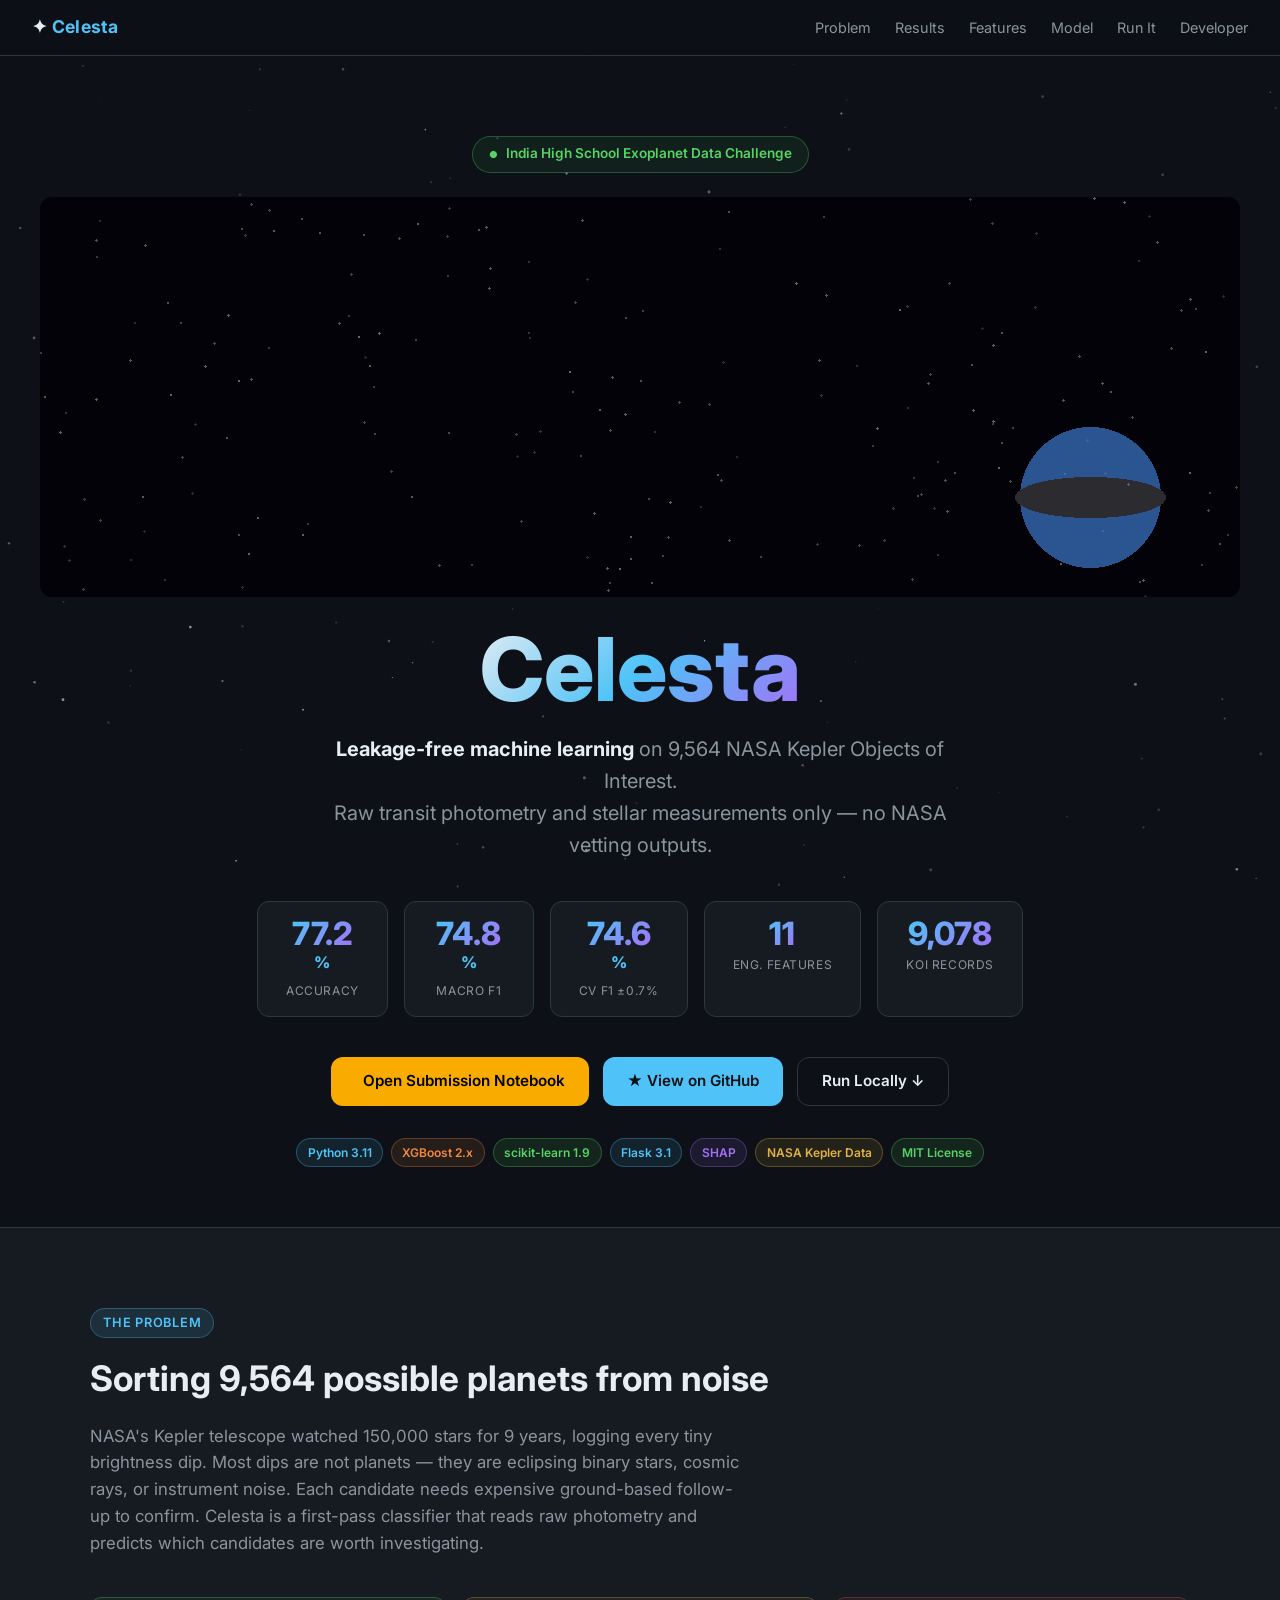
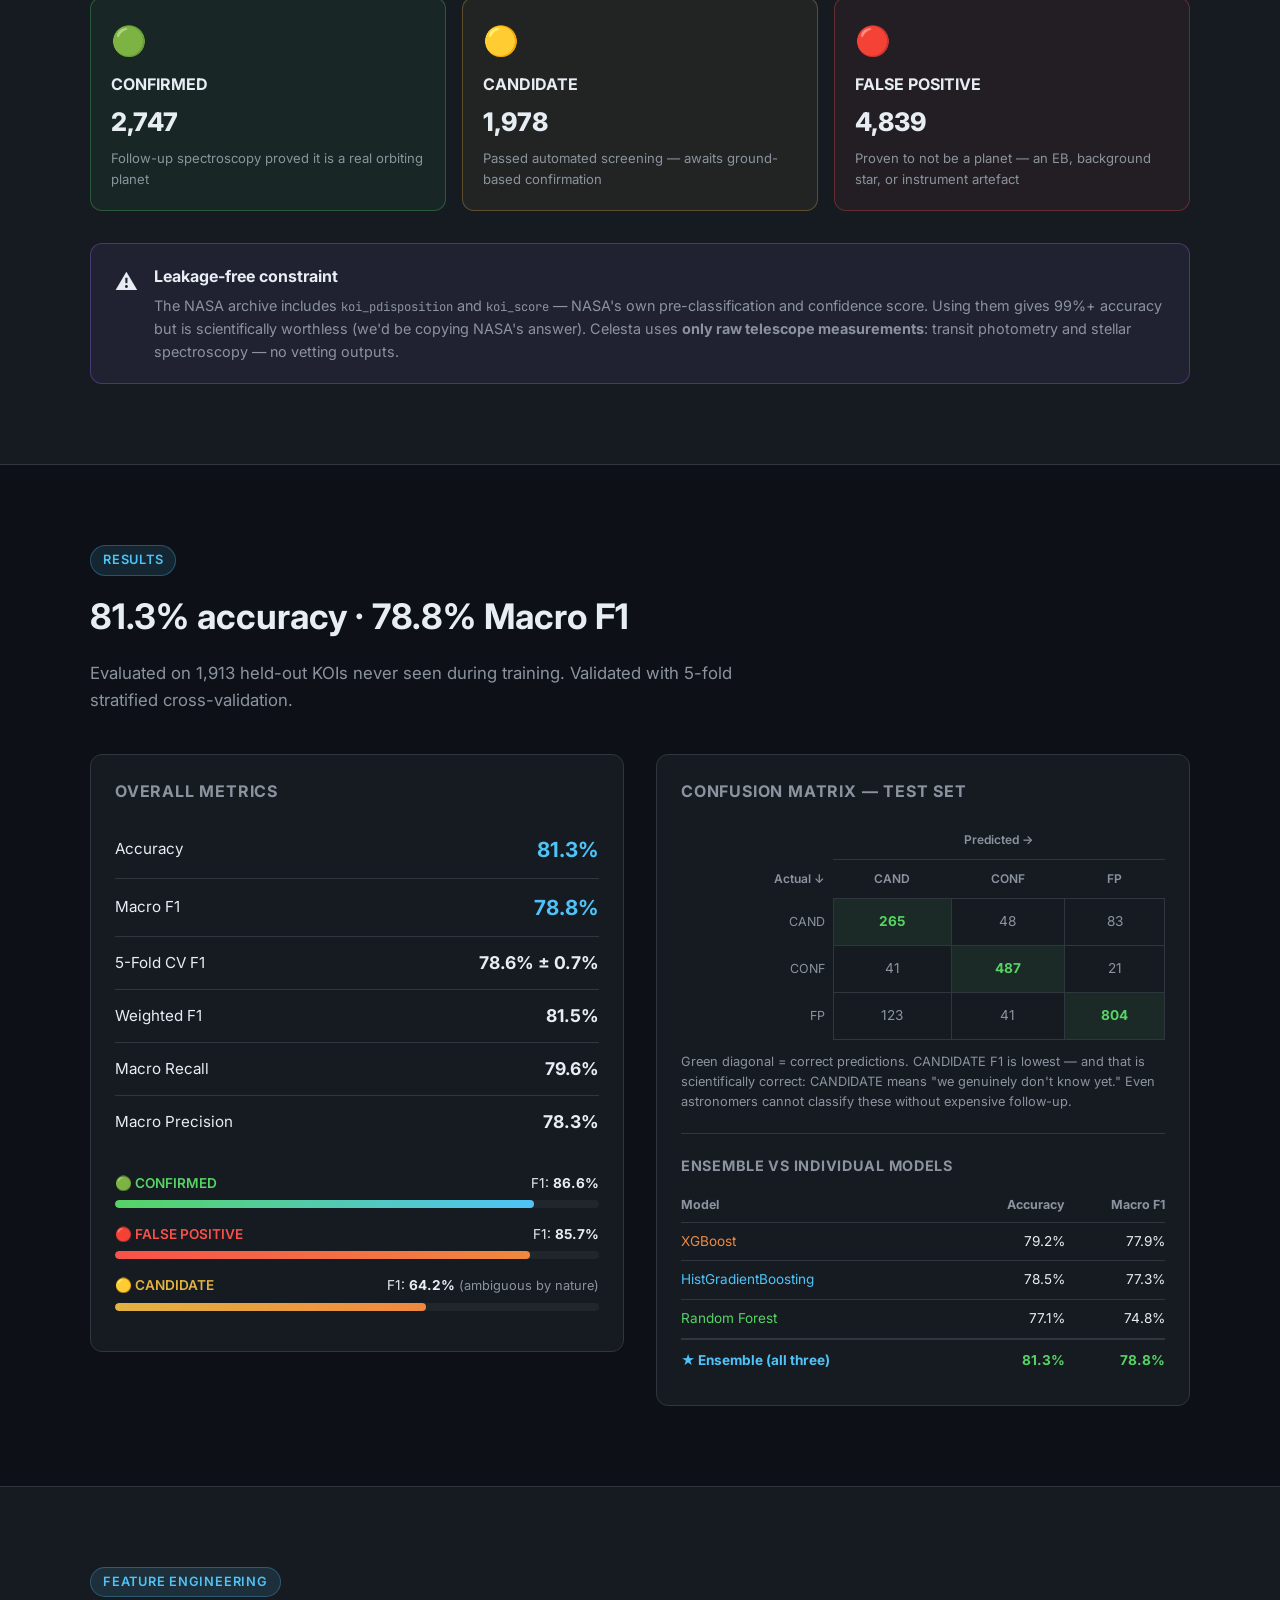
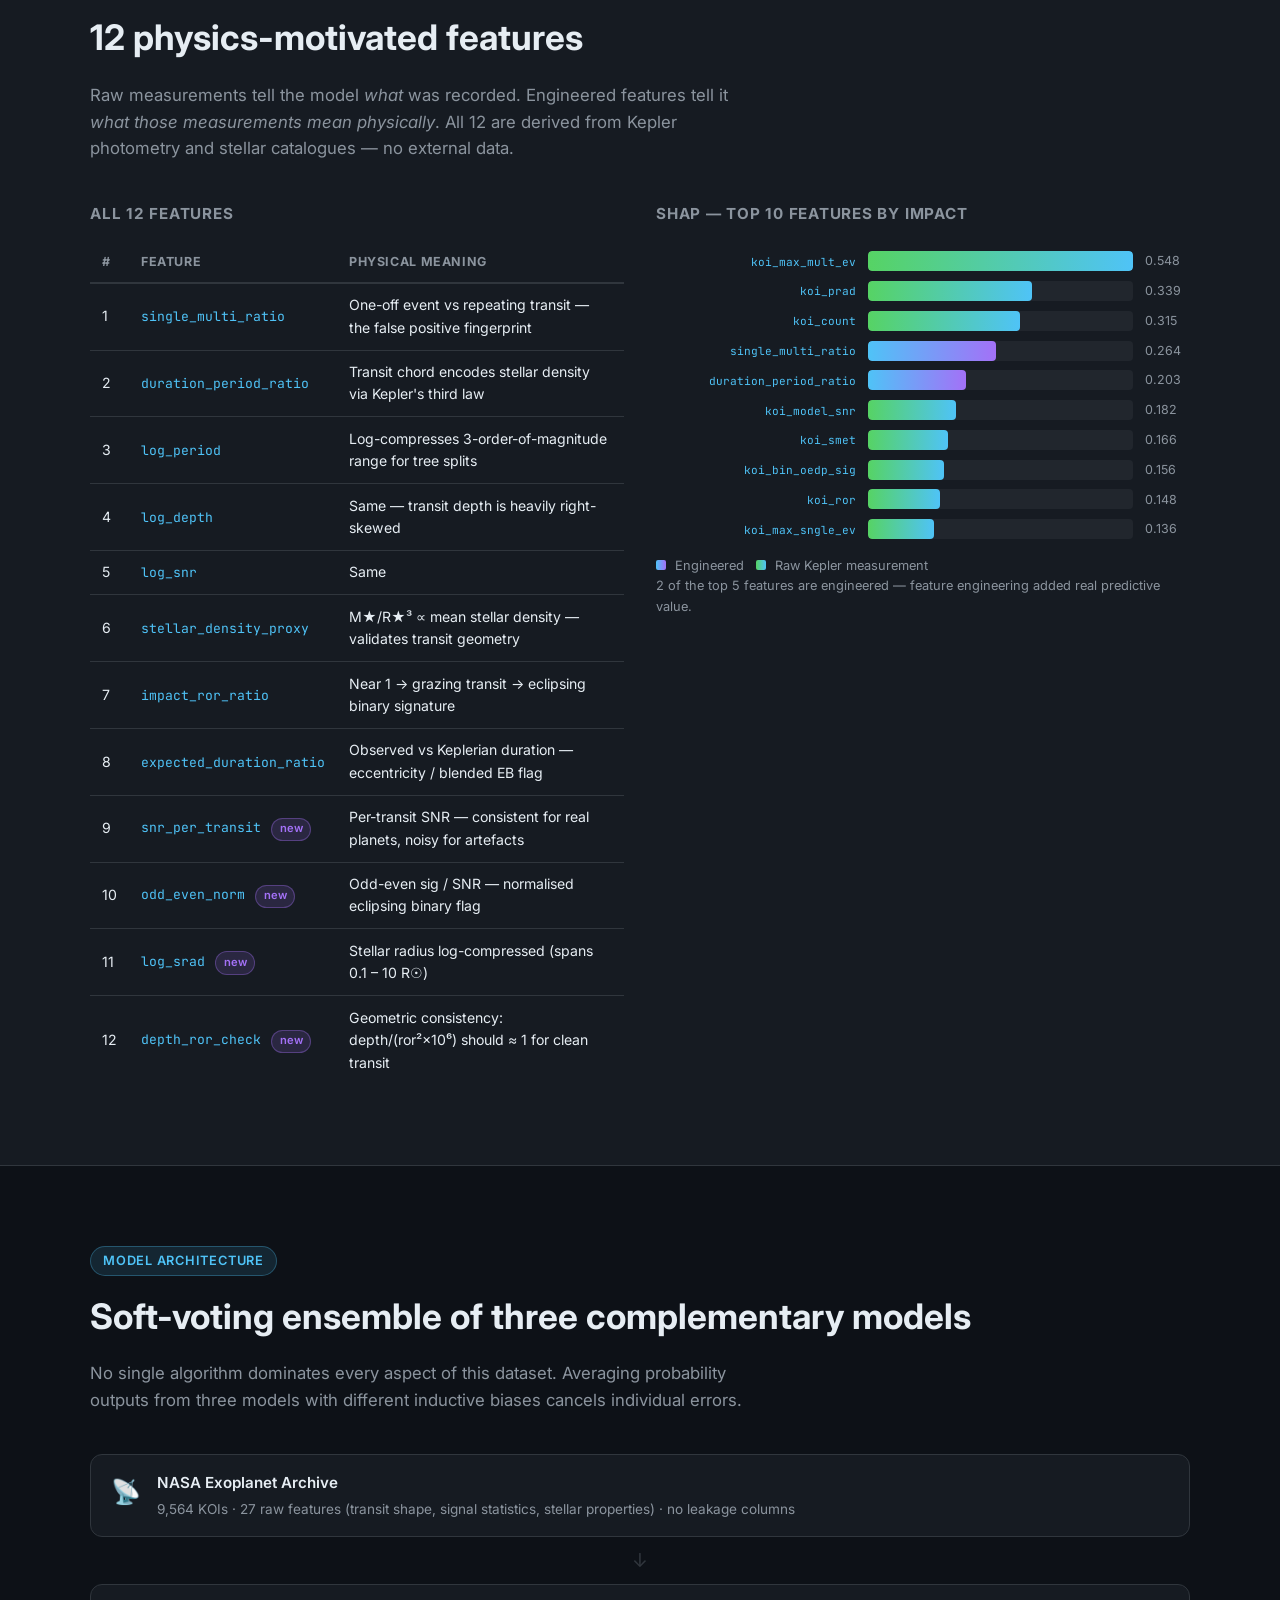
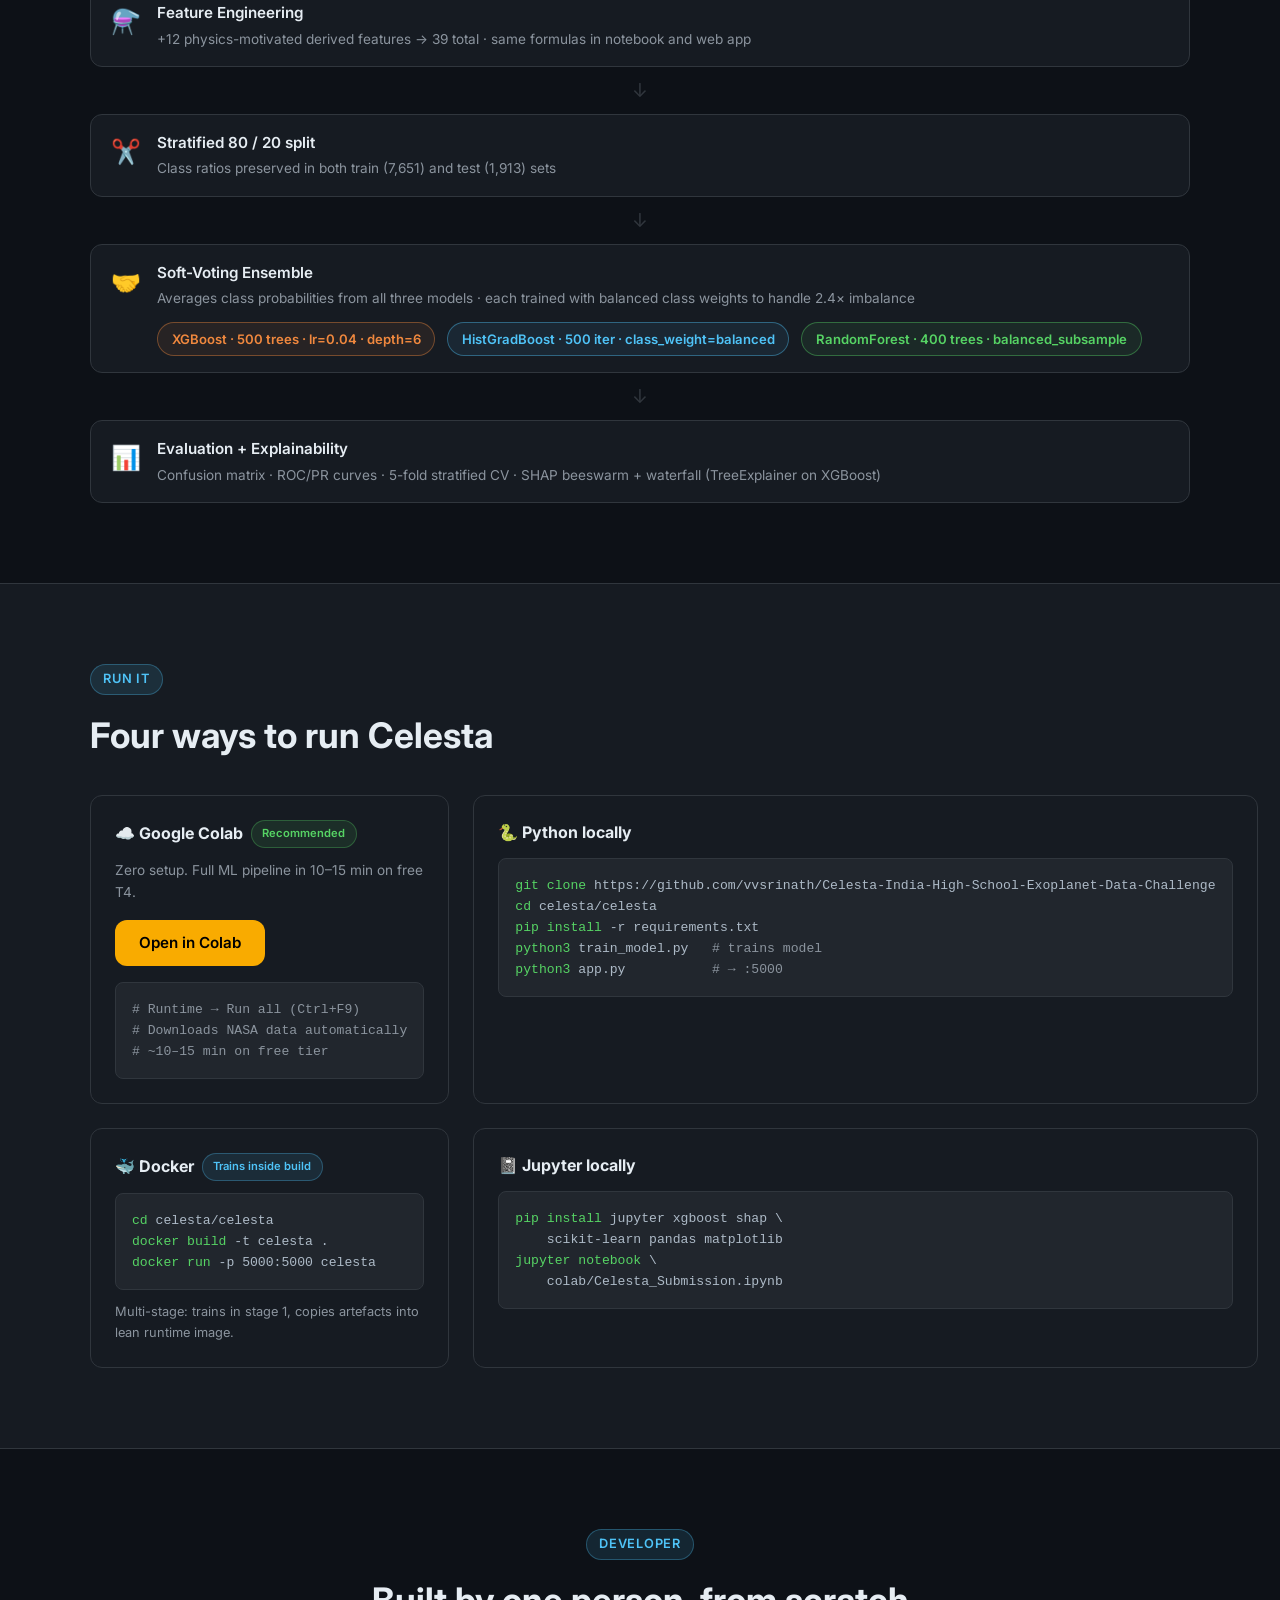
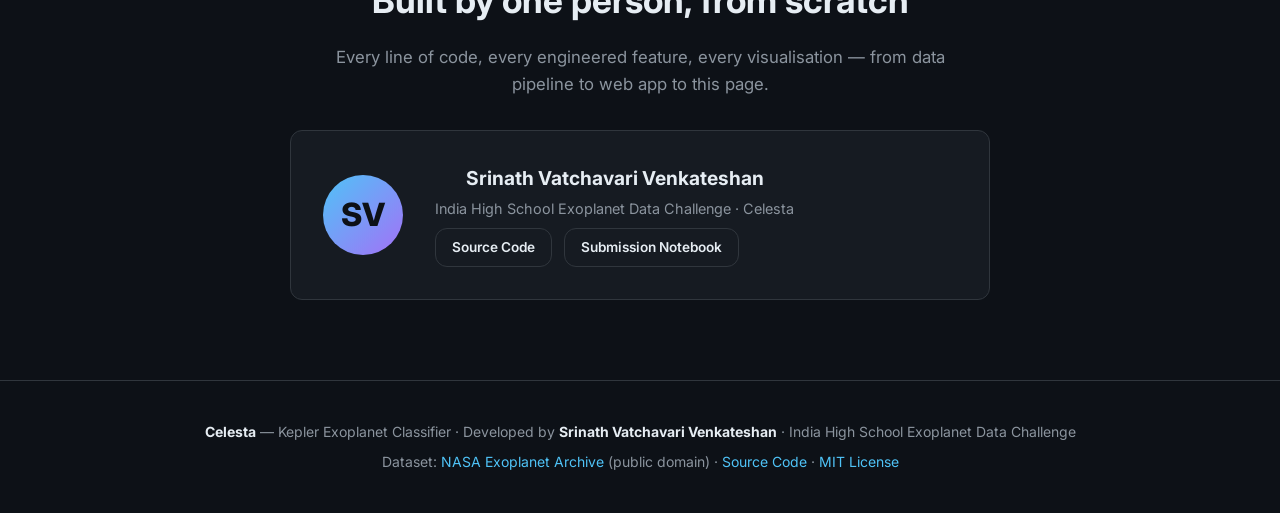
==== docs/index.html @ e9173197 "Remove all Replit evidence, update README/Dockerfile, add title image to site, update GitHub links t" ====
<!DOCTYPE html>
<html lang="en">
<head>
  <meta charset="UTF-8"/>
  <meta name="viewport" content="width=device-width, initial-scale=1.0"/>
  <title>Celesta — Kepler Exoplanet Classifier</title>
  <meta name="description" content="Leakage-free machine learning on NASA Kepler data. 81.3% accuracy, 78.8% Macro F1, 12 engineered features. Developed by Srinath Vatchavari Venkateshan."/>
  <meta name="author" content="Srinath Vatchavari Venkateshan"/>
  <meta property="og:title" content="Celesta — Kepler Exoplanet Classifier"/>
  <meta property="og:description" content="Leakage-free ML on NASA Kepler data. 81.3% accuracy · 78.8% Macro F1 · India High School Exoplanet Data Challenge"/>
  <meta property="og:type" content="website"/>

  <!-- Fonts -->
  <link rel="preconnect" href="https://fonts.googleapis.com"/>
  <link href="https://fonts.googleapis.com/css2?family=Inter:wght@300;400;500;600;700;800&family=JetBrains+Mono:wght@400;500&display=swap" rel="stylesheet"/>

  <style>
    /* ── Reset & base ─────────────────────────────────────────────────────── */
    *, *::before, *::after { box-sizing: border-box; margin: 0; padding: 0; }
    :root {
      --bg:        #0d1117;
      --bg2:       #161b22;
      --bg3:       #21262d;
      --border:    #30363d;
      --text:      #e6edf3;
      --muted:     #8b949e;
      --blue:      #4fc3f7;
      --green:     #56d364;
      --red:       #f85149;
      --yellow:    #e3b341;
      --purple:    #a371f7;
      --orange:    #f0883e;
      --radius:    12px;
      --shadow:    0 8px 32px rgba(0,0,0,.5);
    }
    html { scroll-behavior: smooth; }
    body {
      background: var(--bg);
      color: var(--text);
      font-family: 'Inter', sans-serif;
      line-height: 1.6;
      overflow-x: hidden;
    }
    a { color: var(--blue); text-decoration: none; }
    a:hover { text-decoration: underline; }
    code, .mono { font-family: 'JetBrains Mono', monospace; font-size: .85em; }

    /* ── Starfield canvas ─────────────────────────────────────────────────── */
    #starfield {
      position: fixed; inset: 0; z-index: 0;
      pointer-events: none;
    }

    /* ── Nav ──────────────────────────────────────────────────────────────── */
    nav {
      position: sticky; top: 0; z-index: 100;
      display: flex; align-items: center; justify-content: space-between;
      padding: 0 2rem; height: 56px;
      background: rgba(13,17,23,.85);
      backdrop-filter: blur(12px);
      border-bottom: 1px solid var(--border);
    }
    .nav-logo { font-weight: 700; font-size: 1.1rem; letter-spacing: .02em; }
    .nav-logo span { color: var(--blue); }
    .nav-links { display: flex; gap: 1.5rem; }
    .nav-links a { color: var(--muted); font-size: .9rem; transition: color .2s; }
    .nav-links a:hover { color: var(--text); text-decoration: none; }

    /* ── Layout helpers ───────────────────────────────────────────────────── */
    section { position: relative; z-index: 1; padding: 80px 2rem; }
    .container { max-width: 1100px; margin: 0 auto; }
    .section-label {
      display: inline-block; margin-bottom: .75rem;
      padding: .25rem .75rem; border-radius: 999px;
      background: rgba(79,195,247,.12); border: 1px solid rgba(79,195,247,.3);
      color: var(--blue); font-size: .8rem; font-weight: 600; letter-spacing: .06em;
      text-transform: uppercase;
    }
    h2 { font-size: clamp(1.6rem, 3vw, 2.2rem); font-weight: 700; margin-bottom: 1rem; }
    .subtitle { color: var(--muted); font-size: 1.05rem; max-width: 660px; margin-bottom: 2.5rem; }
    .grid-2 { display: grid; grid-template-columns: 1fr 1fr; gap: 1.5rem; }
    .grid-3 { display: grid; grid-template-columns: repeat(3,1fr); gap: 1.5rem; }
    .card {
      background: var(--bg2); border: 1px solid var(--border);
      border-radius: var(--radius); padding: 1.5rem;
      transition: border-color .25s, transform .25s;
    }
    .card:hover { border-color: var(--blue); transform: translateY(-2px); }

    /* ── Hero ─────────────────────────────────────────────────────────────── */
    .hero {
      min-height: 92vh;
      display: flex; flex-direction: column; align-items: center; justify-content: center;
      text-align: center; padding: 80px 2rem 60px;
    }
    .hero-badge {
      display: inline-flex; align-items: center; gap: .5rem;
      padding: .4rem 1rem; border-radius: 999px; margin-bottom: 1.5rem;
      background: rgba(86,211,100,.08); border: 1px solid rgba(86,211,100,.3);
      color: var(--green); font-size: .85rem; font-weight: 600;
    }
    .hero-badge::before { content:'●'; font-size:.6rem; animation: pulse 2s infinite; }
    @keyframes pulse { 0%,100%{opacity:1} 50%{opacity:.3} }
    .hero h1 {
      font-size: clamp(2.8rem, 7vw, 5.5rem);
      font-weight: 800; line-height: 1.1; margin-bottom: 1rem;
      background: linear-gradient(135deg, #e6edf3 0%, #4fc3f7 50%, #a371f7 100%);
      -webkit-background-clip: text; -webkit-text-fill-color: transparent;
      background-clip: text;
    }
    .hero-tagline {
      font-size: clamp(1rem, 2.5vw, 1.25rem);
      color: var(--muted); max-width: 680px; margin: 0 auto 2.5rem;
    }
    .hero-tagline strong { color: var(--text); }

    /* Stats row */
    .stats-row {
      display: flex; flex-wrap: wrap; justify-content: center; gap: 1rem;
      margin-bottom: 2.5rem;
    }
    .stat-pill {
      display: flex; flex-direction: column; align-items: center;
      padding: 1rem 1.75rem;
      background: var(--bg2); border: 1px solid var(--border);
      border-radius: var(--radius);
      min-width: 130px;
    }
    .stat-val {
      font-size: 2rem; font-weight: 800; line-height: 1;
      background: linear-gradient(135deg, var(--blue), var(--purple));
      -webkit-background-clip: text; -webkit-text-fill-color: transparent;
      background-clip: text;
    }
    .stat-lbl { font-size: .75rem; color: var(--muted); margin-top: .3rem; text-transform: uppercase; letter-spacing: .05em; }

    /* CTA buttons */
    .cta-row { display: flex; flex-wrap: wrap; justify-content: center; gap: .875rem; margin-bottom: 2rem; }
    .btn {
      display: inline-flex; align-items: center; gap: .5rem;
      padding: .7rem 1.5rem; border-radius: var(--radius);
      font-weight: 600; font-size: .95rem; cursor: pointer;
      transition: opacity .2s, transform .15s;
      border: none;
    }
    .btn:hover { opacity: .88; transform: translateY(-1px); text-decoration: none; }
    .btn-primary { background: var(--blue); color: #0d1117; }
    .btn-outline { background: transparent; color: var(--text); border: 1px solid var(--border); }
    .btn-outline:hover { border-color: var(--blue); }
    .btn-colab { background: #f9ab00; color: #000; }
    .btn img { height: 18px; }

    /* Badge strip */
    .badge-strip { display: flex; flex-wrap: wrap; justify-content: center; gap: .5rem; }
    .badge {
      padding: .25rem .65rem; border-radius: 999px; font-size: .75rem; font-weight: 600;
      border: 1px solid; display: inline-block;
    }
    .badge-blue   { background: rgba(79,195,247,.1);  border-color: rgba(79,195,247,.3);  color: var(--blue); }
    .badge-green  { background: rgba(86,211,100,.1);  border-color: rgba(86,211,100,.3);  color: var(--green); }
    .badge-yellow { background: rgba(227,179,65,.1);  border-color: rgba(227,179,65,.3);  color: var(--yellow); }
    .badge-purple { background: rgba(163,113,247,.1); border-color: rgba(163,113,247,.3); color: var(--purple); }
    .badge-orange { background: rgba(240,136,62,.1);  border-color: rgba(240,136,62,.3);  color: var(--orange); }

    /* ── Problem section ──────────────────────────────────────────────────── */
    .problem-grid { display: grid; grid-template-columns: 1fr 1fr 1fr; gap: 1rem; margin-top: 2rem; }
    .class-card { border-radius: var(--radius); padding: 1.25rem; border: 1px solid; }
    .class-confirmed { background: rgba(86,211,100,.06); border-color: rgba(86,211,100,.3); }
    .class-candidate { background: rgba(227,179,65,.06); border-color: rgba(227,179,65,.3); }
    .class-fp        { background: rgba(248,81,73,.06);  border-color: rgba(248,81,73,.3);  }
    .class-icon { font-size: 1.8rem; margin-bottom: .5rem; }
    .class-name { font-weight: 700; font-size: 1rem; margin-bottom: .25rem; }
    .class-count { font-size: 1.6rem; font-weight: 800; }
    .class-desc { font-size: .82rem; color: var(--muted); margin-top: .35rem; }

    /* ── Results section ──────────────────────────────────────────────────── */
    .results-split { display: grid; grid-template-columns: 1fr 1fr; gap: 2rem; align-items: start; }
    .metric-list { list-style: none; }
    .metric-list li {
      display: flex; justify-content: space-between; align-items: center;
      padding: .75rem 0; border-bottom: 1px solid var(--border);
      font-size: .95rem;
    }
    .metric-list li:last-child { border-bottom: none; }
    .metric-val { font-weight: 700; font-size: 1.1rem; }
    .metric-val.highlight { color: var(--blue); font-size: 1.3rem; }

    /* per-class bars */
    .per-class { margin-top: 1.5rem; }
    .class-row { margin-bottom: 1rem; }
    .class-row-header { display: flex; justify-content: space-between; font-size: .85rem; margin-bottom: .35rem; }
    .class-row-header .cls-name { font-weight: 600; }
    .bar-track { height: 8px; border-radius: 4px; background: var(--bg3); overflow: hidden; }
    .bar-fill  { height: 100%; border-radius: 4px; transition: width 1.2s cubic-bezier(.4,0,.2,1); }
    .bar-fill.confirmed { background: linear-gradient(90deg,#56d364,#4fc3f7); }
    .bar-fill.candidate { background: linear-gradient(90deg,#e3b341,#f0883e); }
    .bar-fill.fp        { background: linear-gradient(90deg,#f85149,#f0883e); }

    /* Confusion matrix */
    .cm-wrap { overflow-x: auto; }
    table.cm {
      border-collapse: collapse; width: 100%;
      font-size: .85rem; text-align: center;
    }
    table.cm th {
      padding: .6rem .5rem; font-weight: 600;
      color: var(--muted); font-size: .75rem;
      border-bottom: 1px solid var(--border);
    }
    table.cm td {
      padding: .75rem .5rem;
      border: 1px solid var(--border);
    }
    .cm-diag { font-weight: 700; color: var(--green); background: rgba(86,211,100,.08); }
    .cm-off  { color: var(--muted); }
    .cm-head { color: var(--muted); font-size: .75rem; font-weight: 600; }

    /* ── Feature engineering ─────────────────────────────────────────────── */
    .feat-table { width: 100%; border-collapse: collapse; font-size: .88rem; }
    .feat-table th {
      text-align: left; padding: .6rem .75rem;
      border-bottom: 2px solid var(--border);
      color: var(--muted); font-size: .78rem; text-transform: uppercase; letter-spacing: .05em;
    }
    .feat-table td { padding: .65rem .75rem; border-bottom: 1px solid var(--border); }
    .feat-table tr:last-child td { border-bottom: none; }
    .feat-table tr:hover td { background: rgba(79,195,247,.04); }
    .feat-name { font-family: 'JetBrains Mono', monospace; font-size: .82rem; color: var(--blue); }
    .new-badge {
      display: inline-block; padding: .1rem .45rem; border-radius: 999px;
      background: rgba(163,113,247,.15); border: 1px solid rgba(163,113,247,.35);
      color: var(--purple); font-size: .7rem; font-weight: 600; margin-left: .4rem;
    }

    /* SHAP bar chart */
    .shap-chart { margin-top: 1.5rem; }
    .shap-row { display: flex; align-items: center; gap: .75rem; margin-bottom: .55rem; }
    .shap-label { width: 200px; flex-shrink: 0; font-size: .82rem; text-align: right; }
    .shap-label .mono { color: var(--blue); }
    .shap-bar-track { flex: 1; height: 20px; background: var(--bg3); border-radius: 4px; overflow: hidden; }
    .shap-bar-fill { height: 100%; border-radius: 4px; display: flex; align-items: center; padding-left: .5rem; font-size: .72rem; font-weight: 600; color: #0d1117; white-space: nowrap; }
    .shap-val { width: 45px; flex-shrink: 0; font-size: .78rem; color: var(--muted); }
    .eng-fill { background: linear-gradient(90deg,#4fc3f7,#a371f7); }
    .raw-fill { background: linear-gradient(90deg,#56d364,#4fc3f7); }

    /* ── Architecture ─────────────────────────────────────────────────────── */
    .arch-flow { display: flex; flex-direction: column; gap: .5rem; margin-top: 1.5rem; }
    .arch-step {
      display: flex; align-items: flex-start; gap: 1rem;
      padding: 1rem 1.25rem;
      background: var(--bg2); border: 1px solid var(--border); border-radius: var(--radius);
    }
    .arch-icon { font-size: 1.5rem; flex-shrink: 0; margin-top: .1rem; }
    .arch-title { font-weight: 600; font-size: .95rem; margin-bottom: .2rem; }
    .arch-desc { font-size: .85rem; color: var(--muted); }
    .arch-arrow { text-align: center; color: var(--border); font-size: 1.2rem; }
    .model-pills { display: flex; gap: .75rem; flex-wrap: wrap; margin-top: .75rem; }
    .model-pill {
      padding: .35rem .85rem; border-radius: 999px; font-size: .82rem; font-weight: 600;
      border: 1px solid var(--border);
    }
    .pill-xgb  { border-color: rgba(240,136,62,.4); color: var(--orange); background: rgba(240,136,62,.08); }
    .pill-hgb  { border-color: rgba(79,195,247,.4);  color: var(--blue);   background: rgba(79,195,247,.08); }
    .pill-rf   { border-color: rgba(86,211,100,.4);  color: var(--green);  background: rgba(86,211,100,.08); }

    /* ── Leakage-free callout ─────────────────────────────────────────────── */
    .callout {
      display: flex; gap: 1rem; align-items: flex-start;
      padding: 1.25rem 1.5rem;
      background: rgba(163,113,247,.07); border: 1px solid rgba(163,113,247,.3);
      border-radius: var(--radius); margin-top: 2rem;
    }
    .callout-icon { font-size: 1.4rem; flex-shrink: 0; }
    .callout-title { font-weight: 700; margin-bottom: .25rem; }
    .callout-text { font-size: .9rem; color: var(--muted); }

    /* ── How to run ───────────────────────────────────────────────────────── */
    .run-grid { display: grid; grid-template-columns: 1fr 1fr; gap: 1.5rem; margin-top: 2rem; }
    .run-card { background: var(--bg2); border: 1px solid var(--border); border-radius: var(--radius); padding: 1.5rem; }
    .run-title { font-weight: 700; font-size: 1rem; margin-bottom: .75rem; display: flex; align-items: center; gap: .5rem; }
    pre {
      background: var(--bg3); border: 1px solid var(--border); border-radius: 8px;
      padding: 1rem; font-size: .82rem; overflow-x: auto; line-height: 1.6;
      color: #adbac7;
    }
    pre .cmd   { color: var(--green); }
    pre .cmt   { color: var(--muted); }

    /* ── Developer ────────────────────────────────────────────────────────── */
    .dev-card {
      display: flex; gap: 2rem; align-items: center;
      background: var(--bg2); border: 1px solid var(--border); border-radius: var(--radius);
      padding: 2rem; max-width: 700px; margin: 2rem auto 0;
    }
    .dev-avatar {
      width: 80px; height: 80px; border-radius: 50%; flex-shrink: 0;
      background: linear-gradient(135deg,#4fc3f7,#a371f7);
      display: flex; align-items: center; justify-content: center;
      font-size: 2rem; font-weight: 800; color: #0d1117;
    }
    .dev-name { font-size: 1.2rem; font-weight: 700; margin-bottom: .25rem; }
    .dev-role { color: var(--muted); font-size: .9rem; margin-bottom: .5rem; }
    .dev-links { display: flex; gap: .75rem; flex-wrap: wrap; }

    /* ── Footer ───────────────────────────────────────────────────────────── */
    footer {
      position: relative; z-index: 1;
      text-align: center; padding: 2.5rem 2rem;
      border-top: 1px solid var(--border); color: var(--muted); font-size: .875rem;
    }
    footer strong { color: var(--text); }

    /* ── Animations ───────────────────────────────────────────────────────── */
    .reveal { opacity: 0; transform: translateY(24px); transition: opacity .6s ease, transform .6s ease; }
    .reveal.visible { opacity: 1; transform: translateY(0); }
    .reveal-delay-1 { transition-delay: .1s; }
    .reveal-delay-2 { transition-delay: .2s; }
    .reveal-delay-3 { transition-delay: .3s; }

    /* ── Responsive ───────────────────────────────────────────────────────── */
    @media (max-width: 768px) {
      .grid-2, .grid-3, .results-split, .run-grid { grid-template-columns: 1fr; }
      .problem-grid { grid-template-columns: 1fr; }
      .nav-links { display: none; }
      .shap-label { width: 120px; font-size: .75rem; }
      .dev-card { flex-direction: column; text-align: center; }
    }
  </style>
</head>
<body>

<canvas id="starfield"></canvas>

<!-- ── Nav ───────────────────────────────────────────────────────────────── -->
<nav>
  <div class="nav-logo">✦ <span>Celesta</span></div>
  <div class="nav-links">
    <a href="#problem">Problem</a>
    <a href="#results">Results</a>
    <a href="#features">Features</a>
    <a href="#architecture">Model</a>
    <a href="#run">Run It</a>
    <a href="#developer">Developer</a>
  </div>
</nav>

<!-- ── Hero ──────────────────────────────────────────────────────────────── -->
<section class="hero">
  <div class="hero-badge">India High School Exoplanet Data Challenge</div>

  <img src="title_banner.png" alt="Celesta — Kepler Exoplanet Classifier" style="max-width:100%;height:auto;margin-bottom:1.5rem;border-radius:12px;" class="reveal" />

  <h1 class="reveal">Celesta</h1>

  <p class="hero-tagline reveal reveal-delay-1">
    <strong>Leakage-free machine learning</strong> on 9,564 NASA Kepler Objects of Interest.<br/>
    Raw transit photometry and stellar measurements only — no NASA vetting outputs.
  </p>

  <div class="stats-row reveal reveal-delay-2">
    <div class="stat-pill">
      <span class="stat-val" data-count="81.3">0</span><span style="color:var(--blue);font-weight:800">%</span>
      <span class="stat-lbl">Accuracy</span>
    </div>
    <div class="stat-pill">
      <span class="stat-val" data-count="78.8">0</span><span style="color:var(--blue);font-weight:800">%</span>
      <span class="stat-lbl">Macro F1</span>
    </div>
    <div class="stat-pill">
      <span class="stat-val" data-count="78.6">0</span><span style="color:var(--blue);font-weight:800">%</span>
      <span class="stat-lbl">CV F1 ±0.7%</span>
    </div>
    <div class="stat-pill">
      <span class="stat-val" data-count="12">0</span>
      <span class="stat-lbl">Eng. Features</span>
    </div>
    <div class="stat-pill">
      <span class="stat-val" data-count="9564">0</span>
      <span class="stat-lbl">KOI Records</span>
    </div>
  </div>

  <div class="cta-row reveal reveal-delay-3">
    <a class="btn btn-colab" href="https://colab.research.google.com/github/vvsrinath/Celesta-India-High-School-Exoplanet-Data-Challenge/blob/main/colab/Celesta_Submission.ipynb" target="_blank">
      <img src="https://colab.research.google.com/assets/colab-badge.svg" alt=""/> Open Submission Notebook
    </a>
    <a class="btn btn-primary" href="https://github.com/vvsrinath/Celesta-India-High-School-Exoplanet-Data-Challenge" target="_blank">
      ★ View on GitHub
    </a>
    <a class="btn btn-outline" href="#run">Run Locally ↓</a>
  </div>

  <div class="badge-strip reveal">
    <span class="badge badge-blue">Python 3.11</span>
    <span class="badge badge-orange">XGBoost 2.x</span>
    <span class="badge badge-green">scikit-learn 1.9</span>
    <span class="badge badge-blue">Flask 3.1</span>
    <span class="badge badge-purple">SHAP</span>
    <span class="badge badge-yellow">NASA Kepler Data</span>
    <span class="badge badge-green">MIT License</span>
  </div>
</section>

<!-- ── Problem ────────────────────────────────────────────────────────────── -->
<section id="problem" style="background:var(--bg2); border-top:1px solid var(--border); border-bottom:1px solid var(--border);">
  <div class="container">
    <span class="section-label reveal">The Problem</span>
    <h2 class="reveal">Sorting 9,564 possible planets from noise</h2>
    <p class="subtitle reveal">
      NASA's Kepler telescope watched 150,000 stars for 9 years, logging every tiny brightness dip.
      Most dips are not planets — they are eclipsing binary stars, cosmic rays, or instrument noise.
      Each candidate needs expensive ground-based follow-up to confirm. Celesta is a first-pass classifier
      that reads raw photometry and predicts which candidates are worth investigating.
    </p>

    <div class="problem-grid reveal">
      <div class="class-card class-confirmed">
        <div class="class-icon">🟢</div>
        <div class="class-name">CONFIRMED</div>
        <div class="class-count">2,747</div>
        <div class="class-desc">Follow-up spectroscopy proved it is a real orbiting planet</div>
      </div>
      <div class="class-card class-candidate">
        <div class="class-icon">🟡</div>
        <div class="class-name">CANDIDATE</div>
        <div class="class-count">1,978</div>
        <div class="class-desc">Passed automated screening — awaits ground-based confirmation</div>
      </div>
      <div class="class-card class-fp">
        <div class="class-icon">🔴</div>
        <div class="class-name">FALSE POSITIVE</div>
        <div class="class-count">4,839</div>
        <div class="class-desc">Proven to not be a planet — an EB, background star, or instrument artefact</div>
      </div>
    </div>

    <div class="callout reveal">
      <span class="callout-icon">⚠️</span>
      <div>
        <div class="callout-title">Leakage-free constraint</div>
        <div class="callout-text">
          The NASA archive includes <code>koi_pdisposition</code> and <code>koi_score</code> — NASA's own pre-classification and confidence score.
          Using them gives 99%+ accuracy but is scientifically worthless (we'd be copying NASA's answer).
          Celesta uses <strong>only raw telescope measurements</strong>: transit photometry and stellar spectroscopy — no vetting outputs.
        </div>
      </div>
    </div>
  </div>
</section>

<!-- ── Results ────────────────────────────────────────────────────────────── -->
<section id="results">
  <div class="container">
    <span class="section-label reveal">Results</span>
    <h2 class="reveal">81.3% accuracy · 78.8% Macro F1</h2>
    <p class="subtitle reveal">Evaluated on 1,913 held-out KOIs never seen during training. Validated with 5-fold stratified cross-validation.</p>

    <div class="results-split">
      <div class="reveal">
        <div class="card">
          <h3 style="margin-bottom:1rem;font-size:1rem;color:var(--muted);text-transform:uppercase;letter-spacing:.05em;">Overall Metrics</h3>
          <ul class="metric-list">
            <li><span>Accuracy</span>            <span class="metric-val highlight">81.3%</span></li>
            <li><span>Macro F1</span>             <span class="metric-val highlight">78.8%</span></li>
            <li><span>5-Fold CV F1</span>         <span class="metric-val">78.6% ± 0.7%</span></li>
            <li><span>Weighted F1</span>          <span class="metric-val">81.5%</span></li>
            <li><span>Macro Recall</span>         <span class="metric-val">79.6%</span></li>
            <li><span>Macro Precision</span>      <span class="metric-val">78.3%</span></li>
          </ul>

          <div class="per-class" style="margin-top:1.5rem;">
            <div class="class-row">
              <div class="class-row-header">
                <span class="cls-name" style="color:var(--green);">🟢 CONFIRMED</span>
                <span>F1: <strong>86.6%</strong></span>
              </div>
              <div class="bar-track"><div class="bar-fill confirmed" style="width:0" data-w="86.6"></div></div>
            </div>
            <div class="class-row">
              <div class="class-row-header">
                <span class="cls-name" style="color:var(--red);">🔴 FALSE POSITIVE</span>
                <span>F1: <strong>85.7%</strong></span>
              </div>
              <div class="bar-track"><div class="bar-fill fp" style="width:0" data-w="85.7"></div></div>
            </div>
            <div class="class-row">
              <div class="class-row-header">
                <span class="cls-name" style="color:var(--yellow);">🟡 CANDIDATE</span>
                <span>F1: <strong>64.2%</strong> <span style="color:var(--muted);font-size:.8rem;">(ambiguous by nature)</span></span>
              </div>
              <div class="bar-track"><div class="bar-fill candidate" style="width:0" data-w="64.2"></div></div>
            </div>
          </div>
        </div>
      </div>

      <div class="reveal reveal-delay-1">
        <div class="card">
          <h3 style="margin-bottom:1rem;font-size:1rem;color:var(--muted);text-transform:uppercase;letter-spacing:.05em;">Confusion Matrix — Test Set</h3>
          <div class="cm-wrap">
            <table class="cm">
              <thead>
                <tr>
                  <th style="border:none;"></th>
                  <th colspan="3" style="color:var(--muted);">Predicted →</th>
                </tr>
                <tr>
                  <th style="text-align:right;border:none;">Actual ↓</th>
                  <th>CAND</th><th>CONF</th><th>FP</th>
                </tr>
              </thead>
              <tbody>
                <tr><td style="text-align:right;color:var(--muted);font-size:.78rem;border:none;">CAND</td>
                    <td class="cm-diag">265</td><td class="cm-off">48</td><td class="cm-off">83</td></tr>
                <tr><td style="text-align:right;color:var(--muted);font-size:.78rem;border:none;">CONF</td>
                    <td class="cm-off">41</td><td class="cm-diag">487</td><td class="cm-off">21</td></tr>
                <tr><td style="text-align:right;color:var(--muted);font-size:.78rem;border:none;">FP</td>
                    <td class="cm-off">123</td><td class="cm-off">41</td><td class="cm-diag">804</td></tr>
              </tbody>
            </table>
          </div>
          <p style="font-size:.8rem;color:var(--muted);margin-top:.75rem;">
            Green diagonal = correct predictions. CANDIDATE F1 is lowest — and that is scientifically correct:
            CANDIDATE means "we genuinely don't know yet." Even astronomers cannot classify these without expensive follow-up.
          </p>

          <div style="margin-top:1.25rem;padding-top:1.25rem;border-top:1px solid var(--border);">
            <h3 style="margin-bottom:.75rem;font-size:.9rem;color:var(--muted);text-transform:uppercase;letter-spacing:.05em;">Ensemble vs Individual Models</h3>
            <table style="width:100%;font-size:.85rem;border-collapse:collapse;">
              <tr style="color:var(--muted);font-size:.78rem;">
                <th style="text-align:left;padding:.4rem 0;">Model</th>
                <th style="text-align:right;padding:.4rem 0;">Accuracy</th>
                <th style="text-align:right;padding:.4rem 0;">Macro F1</th>
              </tr>
              <tr style="border-top:1px solid var(--border);">
                <td style="padding:.5rem 0;color:var(--orange);">XGBoost</td>
                <td style="text-align:right;padding:.5rem 0;">79.2%</td>
                <td style="text-align:right;padding:.5rem 0;">77.9%</td>
              </tr>
              <tr style="border-top:1px solid var(--border);">
                <td style="padding:.5rem 0;color:var(--blue);">HistGradientBoosting</td>
                <td style="text-align:right;padding:.5rem 0;">78.5%</td>
                <td style="text-align:right;padding:.5rem 0;">77.3%</td>
              </tr>
              <tr style="border-top:1px solid var(--border);">
                <td style="padding:.5rem 0;color:var(--green);">Random Forest</td>
                <td style="text-align:right;padding:.5rem 0;">77.1%</td>
                <td style="text-align:right;padding:.5rem 0;">74.8%</td>
              </tr>
              <tr style="border-top:2px solid var(--border);font-weight:700;">
                <td style="padding:.6rem 0;color:var(--blue);">★ Ensemble (all three)</td>
                <td style="text-align:right;padding:.6rem 0;color:var(--green);">81.3%</td>
                <td style="text-align:right;padding:.6rem 0;color:var(--green);">78.8%</td>
              </tr>
            </table>
          </div>
        </div>
      </div>
    </div>
  </div>
</section>

<!-- ── Feature Engineering ────────────────────────────────────────────────── -->
<section id="features" style="background:var(--bg2); border-top:1px solid var(--border); border-bottom:1px solid var(--border);">
  <div class="container">
    <span class="section-label reveal">Feature Engineering</span>
    <h2 class="reveal">12 physics-motivated features</h2>
    <p class="subtitle reveal">
      Raw measurements tell the model <em>what</em> was recorded.
      Engineered features tell it <em>what those measurements mean physically</em>.
      All 12 are derived from Kepler photometry and stellar catalogues — no external data.
    </p>

    <div class="grid-2" style="gap:2rem;align-items:start;">
      <div class="reveal">
        <h3 style="font-size:.95rem;color:var(--muted);text-transform:uppercase;letter-spacing:.05em;margin-bottom:1rem;">All 12 Features</h3>
        <table class="feat-table">
          <thead>
            <tr><th>#</th><th>Feature</th><th>Physical Meaning</th></tr>
          </thead>
          <tbody>
            <tr><td>1</td><td><code class="feat-name">single_multi_ratio</code></td><td>One-off event vs repeating transit — the false positive fingerprint</td></tr>
            <tr><td>2</td><td><code class="feat-name">duration_period_ratio</code></td><td>Transit chord encodes stellar density via Kepler's third law</td></tr>
            <tr><td>3</td><td><code class="feat-name">log_period</code></td><td>Log-compresses 3-order-of-magnitude range for tree splits</td></tr>
            <tr><td>4</td><td><code class="feat-name">log_depth</code></td><td>Same — transit depth is heavily right-skewed</td></tr>
            <tr><td>5</td><td><code class="feat-name">log_snr</code></td><td>Same</td></tr>
            <tr><td>6</td><td><code class="feat-name">stellar_density_proxy</code></td><td>M★/R★³ ∝ mean stellar density — validates transit geometry</td></tr>
            <tr><td>7</td><td><code class="feat-name">impact_ror_ratio</code></td><td>Near 1 → grazing transit → eclipsing binary signature</td></tr>
            <tr><td>8</td><td><code class="feat-name">expected_duration_ratio</code></td><td>Observed vs Keplerian duration — eccentricity / blended EB flag</td></tr>
            <tr><td>9</td><td><code class="feat-name">snr_per_transit</code> <span class="new-badge">new</span></td><td>Per-transit SNR — consistent for real planets, noisy for artefacts</td></tr>
            <tr><td>10</td><td><code class="feat-name">odd_even_norm</code> <span class="new-badge">new</span></td><td>Odd-even sig / SNR — normalised eclipsing binary flag</td></tr>
            <tr><td>11</td><td><code class="feat-name">log_srad</code> <span class="new-badge">new</span></td><td>Stellar radius log-compressed (spans 0.1 – 10 R☉)</td></tr>
            <tr><td>12</td><td><code class="feat-name">depth_ror_check</code> <span class="new-badge">new</span></td><td>Geometric consistency: depth/(ror²×10⁶) should ≈ 1 for clean transit</td></tr>
          </tbody>
        </table>
      </div>

      <div class="reveal reveal-delay-1">
        <h3 style="font-size:.95rem;color:var(--muted);text-transform:uppercase;letter-spacing:.05em;margin-bottom:1rem;">SHAP — Top 10 Features by Impact</h3>
        <div class="shap-chart" id="shap-chart">
          <!-- injected by JS -->
        </div>
        <p style="font-size:.8rem;color:var(--muted);margin-top:1rem;">
          <span style="display:inline-block;width:10px;height:10px;border-radius:2px;background:linear-gradient(90deg,#4fc3f7,#a371f7);margin-right:.3rem;"></span> Engineered &nbsp;
          <span style="display:inline-block;width:10px;height:10px;border-radius:2px;background:linear-gradient(90deg,#56d364,#4fc3f7);margin-right:.3rem;"></span> Raw Kepler measurement
          <br/>2 of the top 5 features are engineered — feature engineering added real predictive value.
        </p>
      </div>
    </div>
  </div>
</section>

<!-- ── Architecture ───────────────────────────────────────────────────────── -->
<section id="architecture">
  <div class="container">
    <span class="section-label reveal">Model Architecture</span>
    <h2 class="reveal">Soft-voting ensemble of three complementary models</h2>
    <p class="subtitle reveal">
      No single algorithm dominates every aspect of this dataset.
      Averaging probability outputs from three models with different inductive biases cancels individual errors.
    </p>

    <div class="arch-flow reveal">
      <div class="arch-step">
        <span class="arch-icon">📡</span>
        <div>
          <div class="arch-title">NASA Exoplanet Archive</div>
          <div class="arch-desc">9,564 KOIs · 27 raw features (transit shape, signal statistics, stellar properties) · no leakage columns</div>
        </div>
      </div>
      <div class="arch-arrow">↓</div>
      <div class="arch-step">
        <span class="arch-icon">⚗️</span>
        <div>
          <div class="arch-title">Feature Engineering</div>
          <div class="arch-desc">+12 physics-motivated derived features → 39 total · same formulas in notebook and web app</div>
        </div>
      </div>
      <div class="arch-arrow">↓</div>
      <div class="arch-step">
        <span class="arch-icon">✂️</span>
        <div>
          <div class="arch-title">Stratified 80 / 20 split</div>
          <div class="arch-desc">Class ratios preserved in both train (7,651) and test (1,913) sets</div>
        </div>
      </div>
      <div class="arch-arrow">↓</div>
      <div class="arch-step">
        <span class="arch-icon">🤝</span>
        <div>
          <div class="arch-title">Soft-Voting Ensemble</div>
          <div class="arch-desc">Averages class probabilities from all three models · each trained with balanced class weights to handle 2.4× imbalance</div>
          <div class="model-pills">
            <span class="model-pill pill-xgb">XGBoost · 500 trees · lr=0.04 · depth=6</span>
            <span class="model-pill pill-hgb">HistGradBoost · 500 iter · class_weight=balanced</span>
            <span class="model-pill pill-rf">RandomForest · 400 trees · balanced_subsample</span>
          </div>
        </div>
      </div>
      <div class="arch-arrow">↓</div>
      <div class="arch-step">
        <span class="arch-icon">📊</span>
        <div>
          <div class="arch-title">Evaluation + Explainability</div>
          <div class="arch-desc">Confusion matrix · ROC/PR curves · 5-fold stratified CV · SHAP beeswarm + waterfall (TreeExplainer on XGBoost)</div>
        </div>
      </div>
    </div>
  </div>
</section>

<!-- ── How to Run ─────────────────────────────────────────────────────────── -->
<section id="run" style="background:var(--bg2); border-top:1px solid var(--border); border-bottom:1px solid var(--border);">
  <div class="container">
    <span class="section-label reveal">Run It</span>
    <h2 class="reveal">Four ways to run Celesta</h2>

    <div class="run-grid reveal">
      <div class="run-card">
        <div class="run-title">☁️ Google Colab <span class="badge badge-green" style="font-size:.7rem;">Recommended</span></div>
        <p style="font-size:.85rem;color:var(--muted);margin-bottom:1rem;">Zero setup. Full ML pipeline in 10–15 min on free T4.</p>
        <a class="btn btn-colab" style="margin-bottom:1rem;display:inline-flex;" href="https://colab.research.google.com/github/vvsrinath/Celesta-India-High-School-Exoplanet-Data-Challenge/blob/main/colab/Celesta_Submission.ipynb" target="_blank">
          Open in Colab
        </a>
        <pre><span class="cmt"># Runtime → Run all (Ctrl+F9)</span>
<span class="cmt"># Downloads NASA data automatically</span>
<span class="cmt"># ~10–15 min on free tier</span></pre>
      </div>

      <div class="run-card">
        <div class="run-title">🐍 Python locally</div>
        <pre><span class="cmd">git clone</span> https://github.com/vvsrinath/Celesta-India-High-School-Exoplanet-Data-Challenge
<span class="cmd">cd</span> celesta/celesta
<span class="cmd">pip install</span> -r requirements.txt
<span class="cmd">python3</span> train_model.py   <span class="cmt"># trains model</span>
<span class="cmd">python3</span> app.py           <span class="cmt"># → :5000</span></pre>
      </div>

      <div class="run-card">
        <div class="run-title">🐳 Docker <span class="badge badge-blue" style="font-size:.7rem;">Trains inside build</span></div>
        <pre><span class="cmd">cd</span> celesta/celesta
<span class="cmd">docker build</span> -t celesta .
<span class="cmd">docker run</span> -p 5000:5000 celesta</pre>
        <p style="font-size:.8rem;color:var(--muted);margin-top:.75rem;">Multi-stage: trains in stage 1, copies artefacts into lean runtime image.</p>
      </div>

      <div class="run-card">
        <div class="run-title">📓 Jupyter locally</div>
        <pre><span class="cmd">pip install</span> jupyter xgboost shap \
    scikit-learn pandas matplotlib
<span class="cmd">jupyter notebook</span> \
    colab/Celesta_Submission.ipynb</pre>
      </div>
    </div>
  </div>
</section>

<!-- ── Developer ──────────────────────────────────────────────────────────── -->
<section id="developer">
  <div class="container" style="text-align:center;">
    <span class="section-label reveal">Developer</span>
    <h2 class="reveal">Built by one person, from scratch</h2>
    <p class="subtitle reveal" style="margin:0 auto 2rem;">
      Every line of code, every engineered feature, every visualisation —
      from data pipeline to web app to this page.
    </p>

    <div class="dev-card reveal">
      <div class="dev-avatar">SV</div>
      <div>
        <div class="dev-name">Srinath Vatchavari Venkateshan</div>
        <div class="dev-role">India High School Exoplanet Data Challenge · Celesta</div>
        <div class="dev-links">
          <a class="btn btn-outline" style="padding:.45rem 1rem;font-size:.85rem;" href="https://github.com/vvsrinath/Celesta-India-High-School-Exoplanet-Data-Challenge" target="_blank">Source Code</a>
          <a class="btn btn-outline" style="padding:.45rem 1rem;font-size:.85rem;" href="https://colab.research.google.com/github/vvsrinath/Celesta-India-High-School-Exoplanet-Data-Challenge/blob/main/colab/Celesta_Submission.ipynb" target="_blank">Submission Notebook</a>
        </div>
      </div>
    </div>
  </div>
</section>

<!-- ── Footer ─────────────────────────────────────────────────────────────── -->
<footer>
  <p>
    <strong>Celesta</strong> — Kepler Exoplanet Classifier ·
    Developed by <strong>Srinath Vatchavari Venkateshan</strong> ·
    India High School Exoplanet Data Challenge
  </p>
  <p style="margin-top:.5rem;">
    Dataset: <a href="https://exoplanetarchive.ipac.caltech.edu/" target="_blank">NASA Exoplanet Archive</a> (public domain) ·
    <a href="https://github.com/vvsrinath/Celesta-India-High-School-Exoplanet-Data-Challenge" target="_blank">Source Code</a> ·
    <a href="https://github.com/vvsrinath/Celesta-India-High-School-Exoplanet-Data-Challenge/blob/main/celesta/LICENSE" target="_blank">MIT License</a>
  </p>
</footer>

<!-- ── Starfield ──────────────────────────────────────────────────────────── -->
<script>
(function(){
  const c = document.getElementById('starfield');
  const ctx = c.getContext('2d');
  let W, H, stars = [];
  function resize(){ W = c.width = window.innerWidth; H = c.height = window.innerHeight; }
  function init(){
    stars = [];
    for(let i=0;i<160;i++) stars.push({
      x: Math.random()*W, y: Math.random()*H,
      r: Math.random()*1.4+.2, o: Math.random(), s: Math.random()*.4+.1
    });
  }
  function draw(){
    ctx.clearRect(0,0,W,H);
    const t = Date.now()/1000;
    stars.forEach(s=>{
      const opacity = .15 + s.o*.55*(Math.sin(t*s.s+s.x)*.5+.5);
      ctx.beginPath();
      ctx.arc(s.x,s.y,s.r,0,Math.PI*2);
      ctx.fillStyle = `rgba(230,237,243,${opacity})`;
      ctx.fill();
    });
    requestAnimationFrame(draw);
  }
  resize(); init(); draw();
  window.addEventListener('resize',()=>{ resize(); init(); });
})();
</script>

<!-- ── Reveal on scroll ───────────────────────────────────────────────────── -->
<script>
const obs = new IntersectionObserver(entries=>{
  entries.forEach(e=>{ if(e.isIntersecting) e.target.classList.add('visible'); });
},{threshold:.12});
document.querySelectorAll('.reveal').forEach(el=>obs.observe(el));
</script>

<!-- ── Animated counters ──────────────────────────────────────────────────── -->
<script>
document.querySelectorAll('.stat-val[data-count]').forEach(el=>{
  const target = parseFloat(el.dataset.count);
  const isInt  = Number.isInteger(target);
  const duration = 1800;
  let start = null;
  const obs2 = new IntersectionObserver(entries=>{
    if(entries[0].isIntersecting){
      obs2.disconnect();
      function step(ts){
        if(!start) start = ts;
        const prog = Math.min((ts-start)/duration,1);
        const ease = 1-Math.pow(1-prog,3);
        el.textContent = isInt ? Math.round(ease*target).toLocaleString()
                                : (ease*target).toFixed(1);
        if(prog<1) requestAnimationFrame(step);
      }
      requestAnimationFrame(step);
    }
  },{threshold:.5});
  obs2.observe(el);
});
</script>

<!-- ── Animate bar chart fills ────────────────────────────────────────────── -->
<script>
document.querySelectorAll('.bar-fill[data-w]').forEach(bar=>{
  const obs3 = new IntersectionObserver(entries=>{
    if(entries[0].isIntersecting){
      obs3.disconnect();
      bar.style.width = bar.dataset.w + '%';
    }
  },{threshold:.5});
  obs3.observe(bar);
});
</script>

<!-- ── SHAP chart ─────────────────────────────────────────────────────────── -->
<script>
const shapData = [
  {name:'koi_max_mult_ev',   val:.548, eng:false},
  {name:'koi_prad',          val:.339, eng:false},
  {name:'koi_count',         val:.315, eng:false},
  {name:'single_multi_ratio',val:.264, eng:true},
  {name:'duration_period_ratio',val:.203,eng:true},
  {name:'koi_model_snr',     val:.182, eng:false},
  {name:'koi_smet',          val:.166, eng:false},
  {name:'koi_bin_oedp_sig',  val:.156, eng:false},
  {name:'koi_ror',           val:.148, eng:false},
  {name:'koi_max_sngle_ev',  val:.136, eng:false},
];
const maxVal = shapData[0].val;
const wrap = document.getElementById('shap-chart');
shapData.forEach(d=>{
  const pct = (d.val/maxVal*100).toFixed(1);
  wrap.insertAdjacentHTML('beforeend',`
    <div class="shap-row">
      <div class="shap-label"><span class="mono">${d.name}</span></div>
      <div class="shap-bar-track">
        <div class="shap-bar-fill ${d.eng?'eng-fill':'raw-fill'}"
             style="width:0;transition:width 1.1s cubic-bezier(.4,0,.2,1);"
             data-w="${pct}">
        </div>
      </div>
      <div class="shap-val">${d.val.toFixed(3)}</div>
    </div>`);
});
// animate on scroll
document.querySelectorAll('.shap-bar-fill[data-w]').forEach(bar=>{
  const obs4 = new IntersectionObserver(entries=>{
    if(entries[0].isIntersecting){ obs4.disconnect(); bar.style.width=bar.dataset.w+'%'; }
  },{threshold:.3});
  obs4.observe(bar);
});
</script>

</body>
</html>
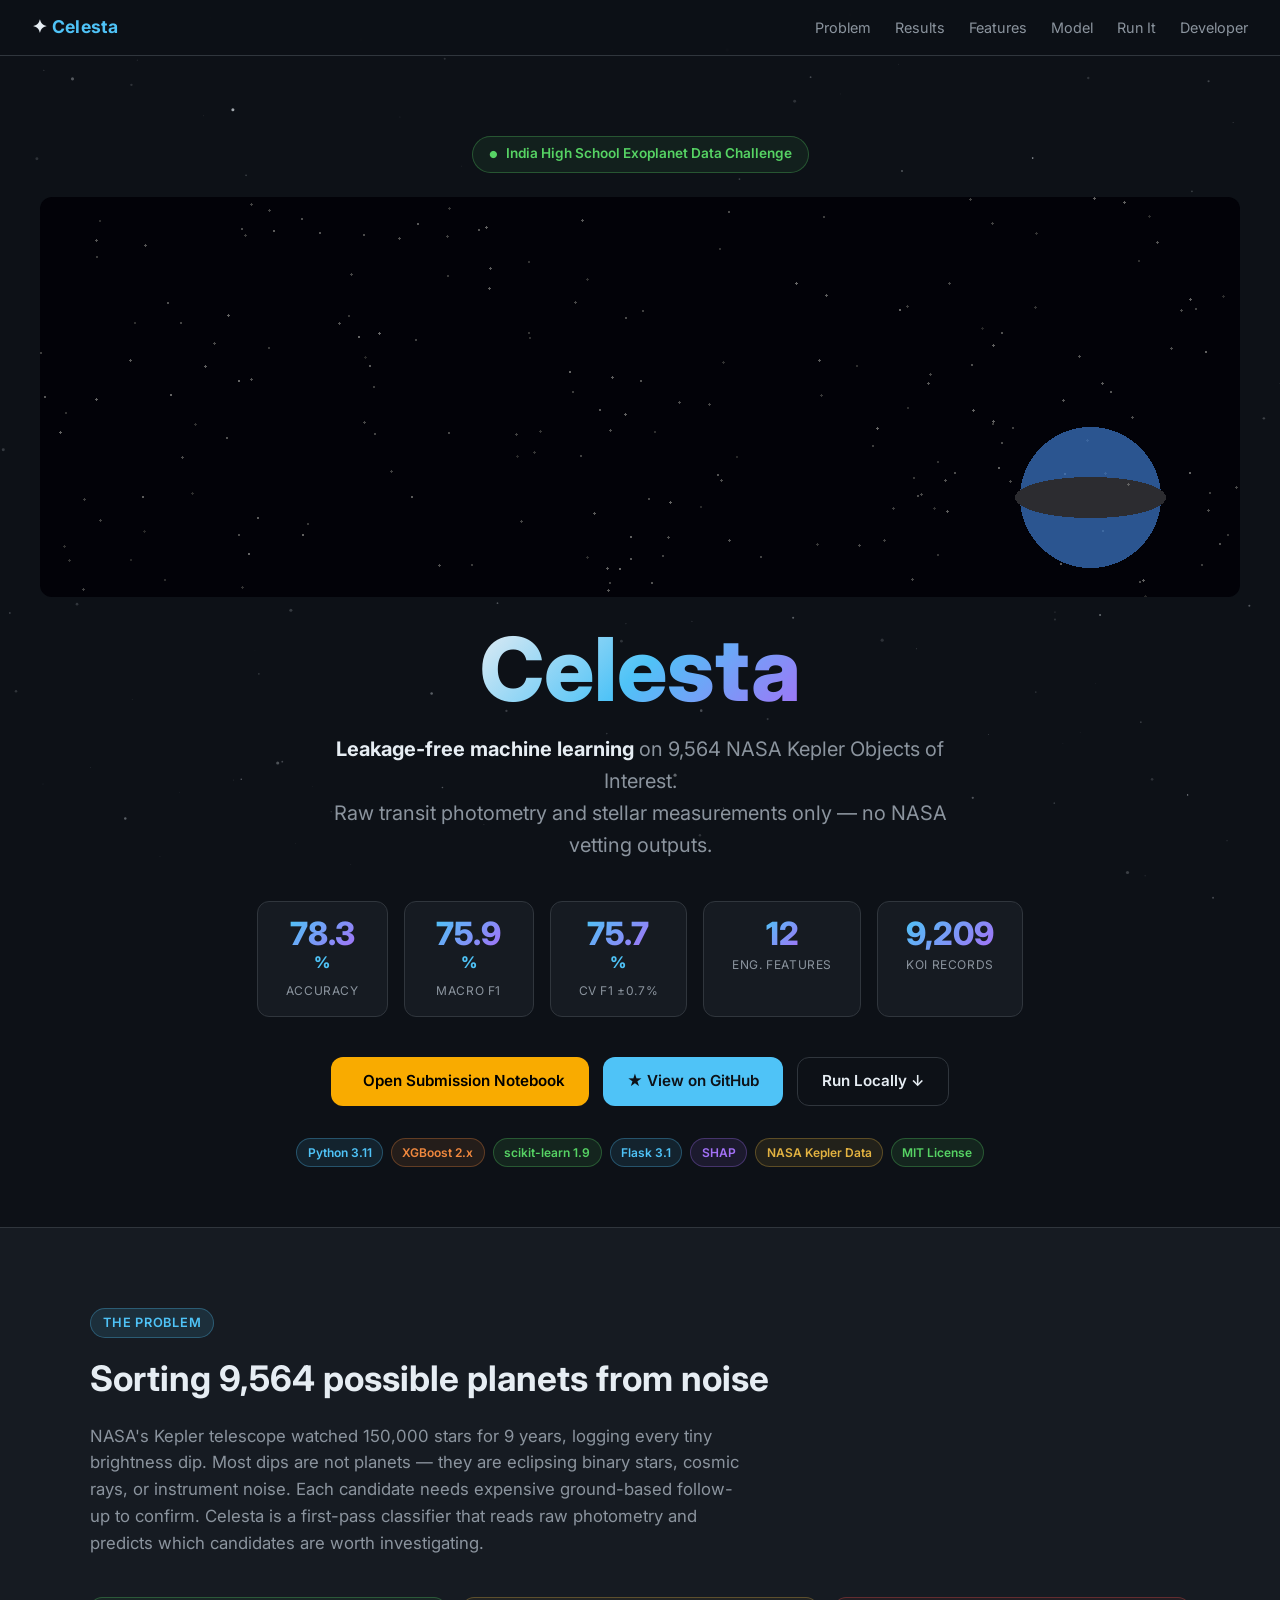
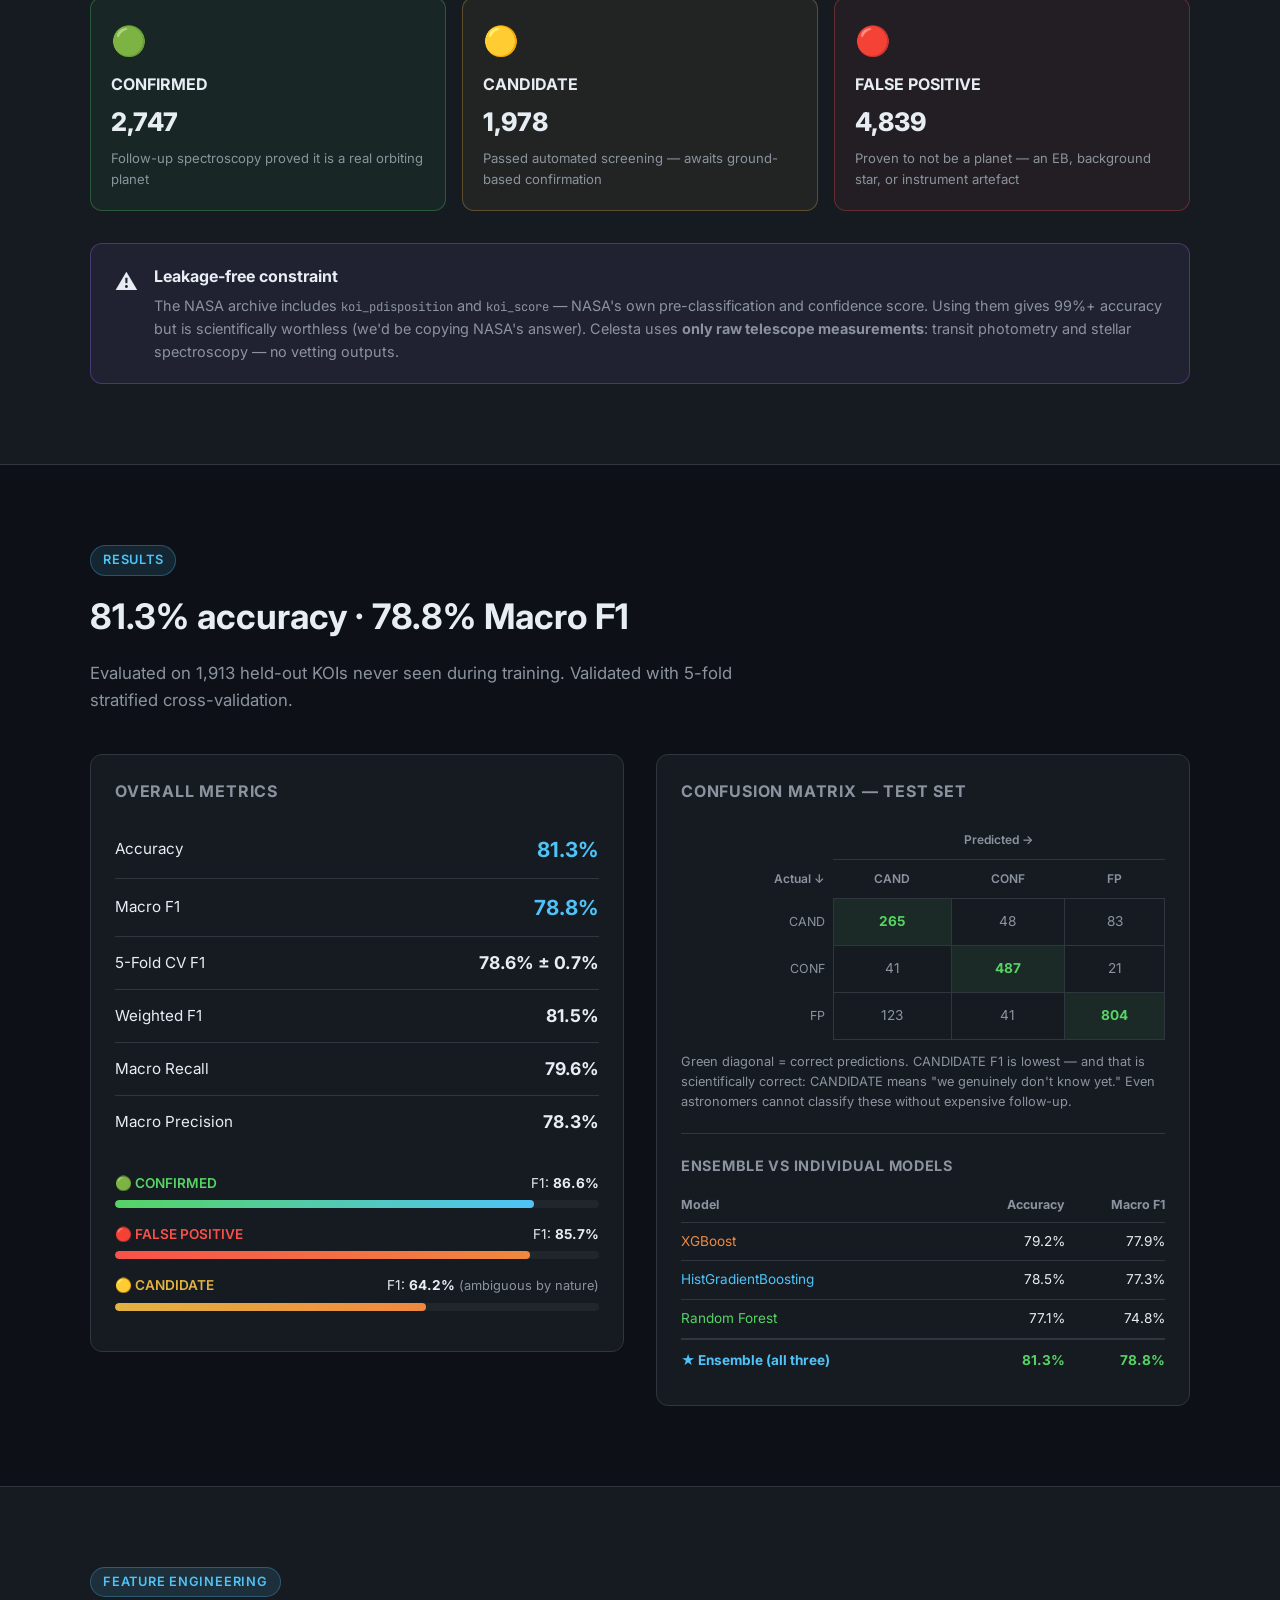
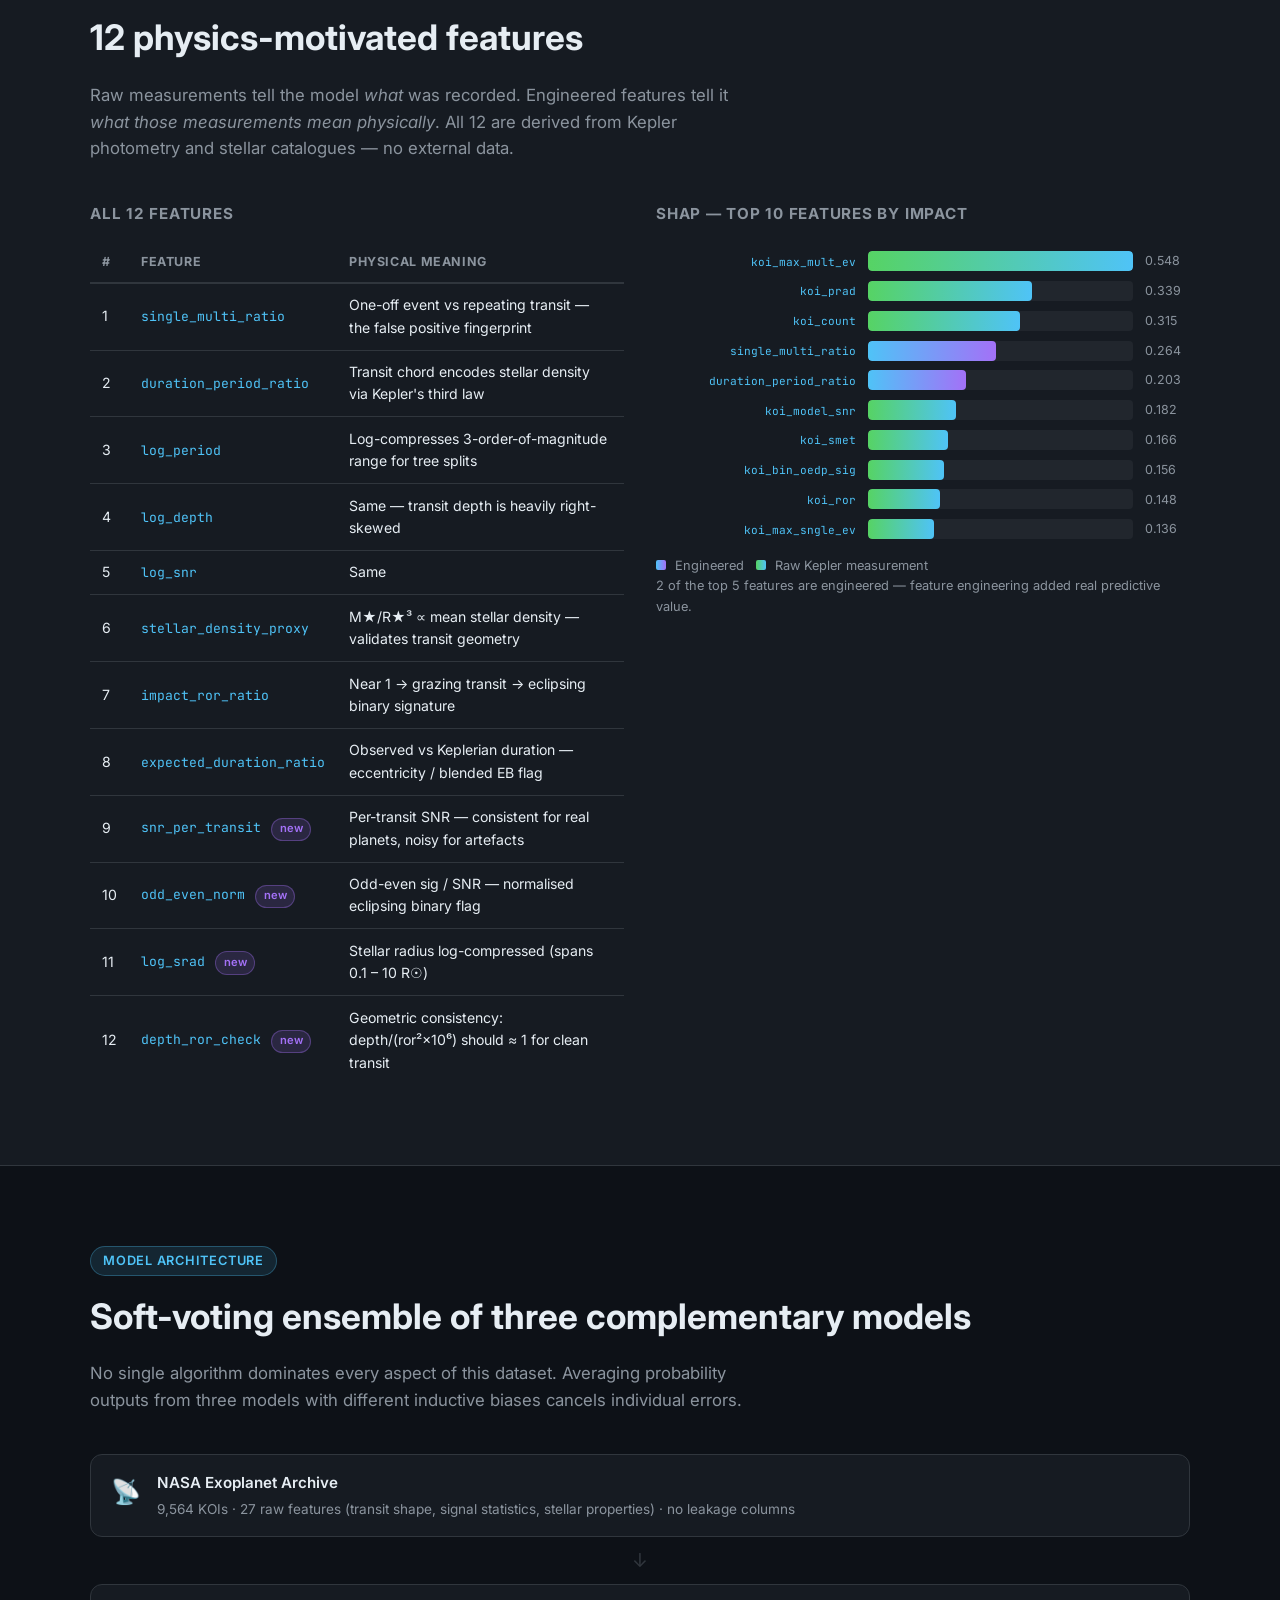
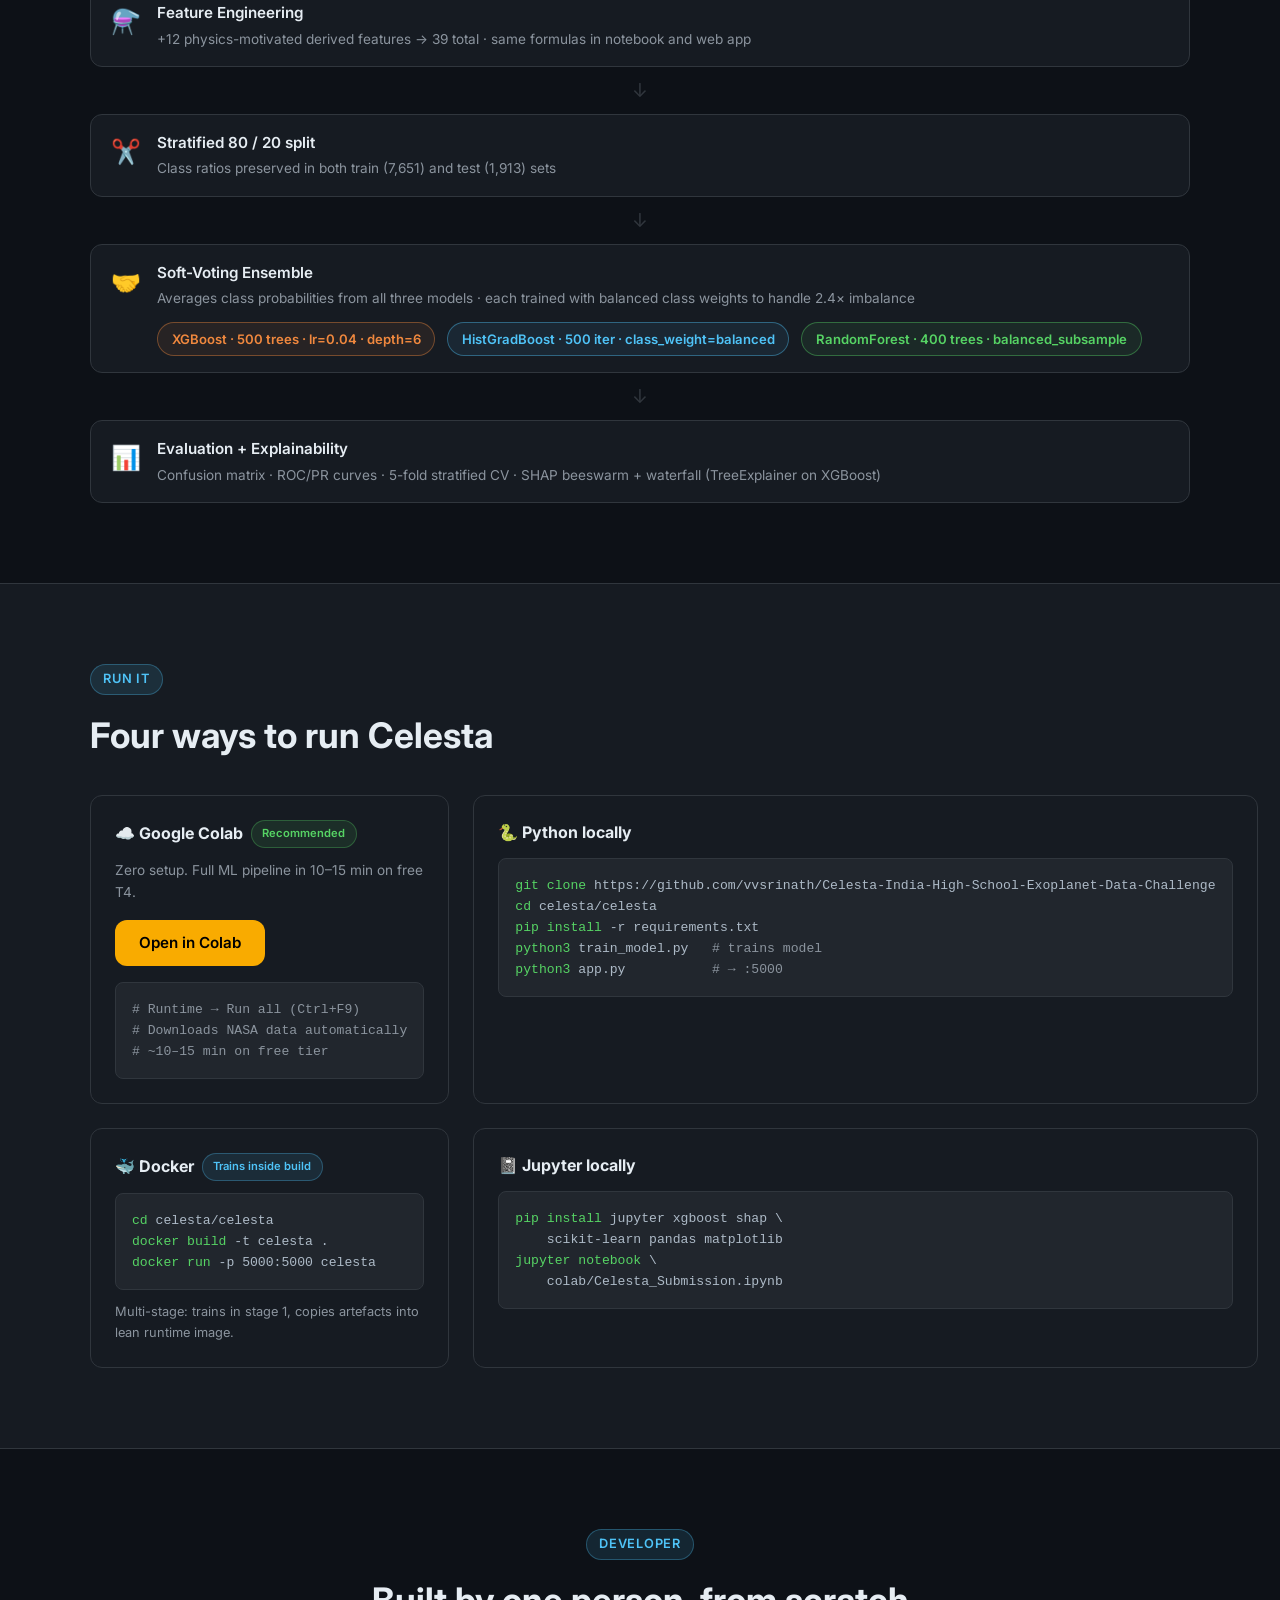
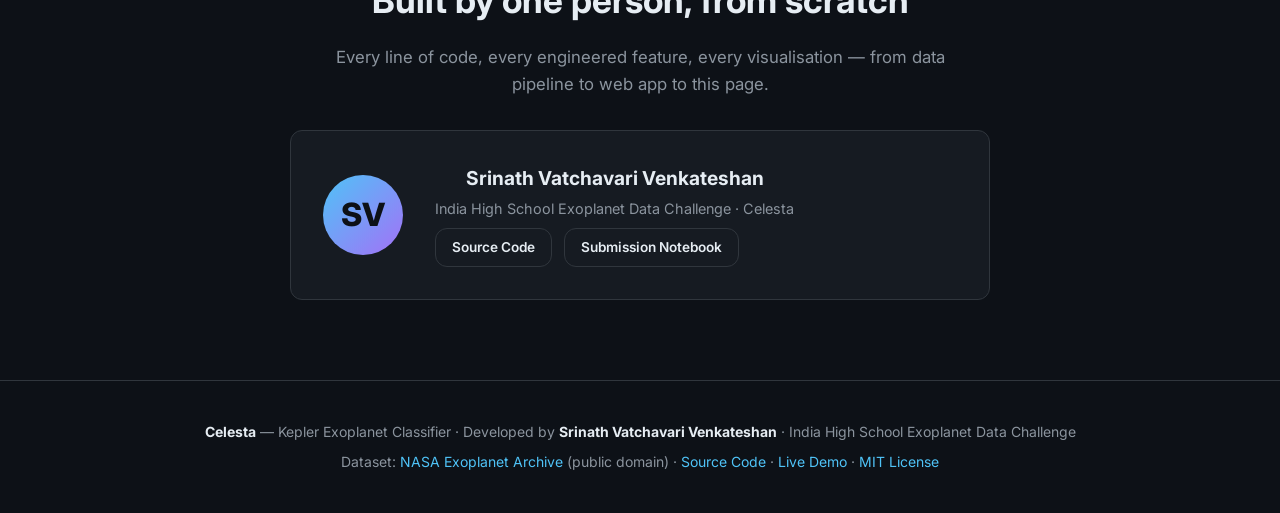
==== commit b22d17d0: "Deploy to Vercel - update README with live demo URL, add vercel.json for static hosting" ====
--- a/docs/index.html
+++ b/docs/index.html
@@ -749,6 +749,7 @@
   <p style="margin-top:.5rem;">
     Dataset: <a href="https://exoplanetarchive.ipac.caltech.edu/" target="_blank">NASA Exoplanet Archive</a> (public domain) ·
     <a href="https://github.com/vvsrinath/Celesta-India-High-School-Exoplanet-Data-Challenge" target="_blank">Source Code</a> ·
+    <a href="https://celesta-kepler.vercel.app/" target="_blank">Live Demo</a> ·
     <a href="https://github.com/vvsrinath/Celesta-India-High-School-Exoplanet-Data-Challenge/blob/main/celesta/LICENSE" target="_blank">MIT License</a>
   </p>
 </footer>
